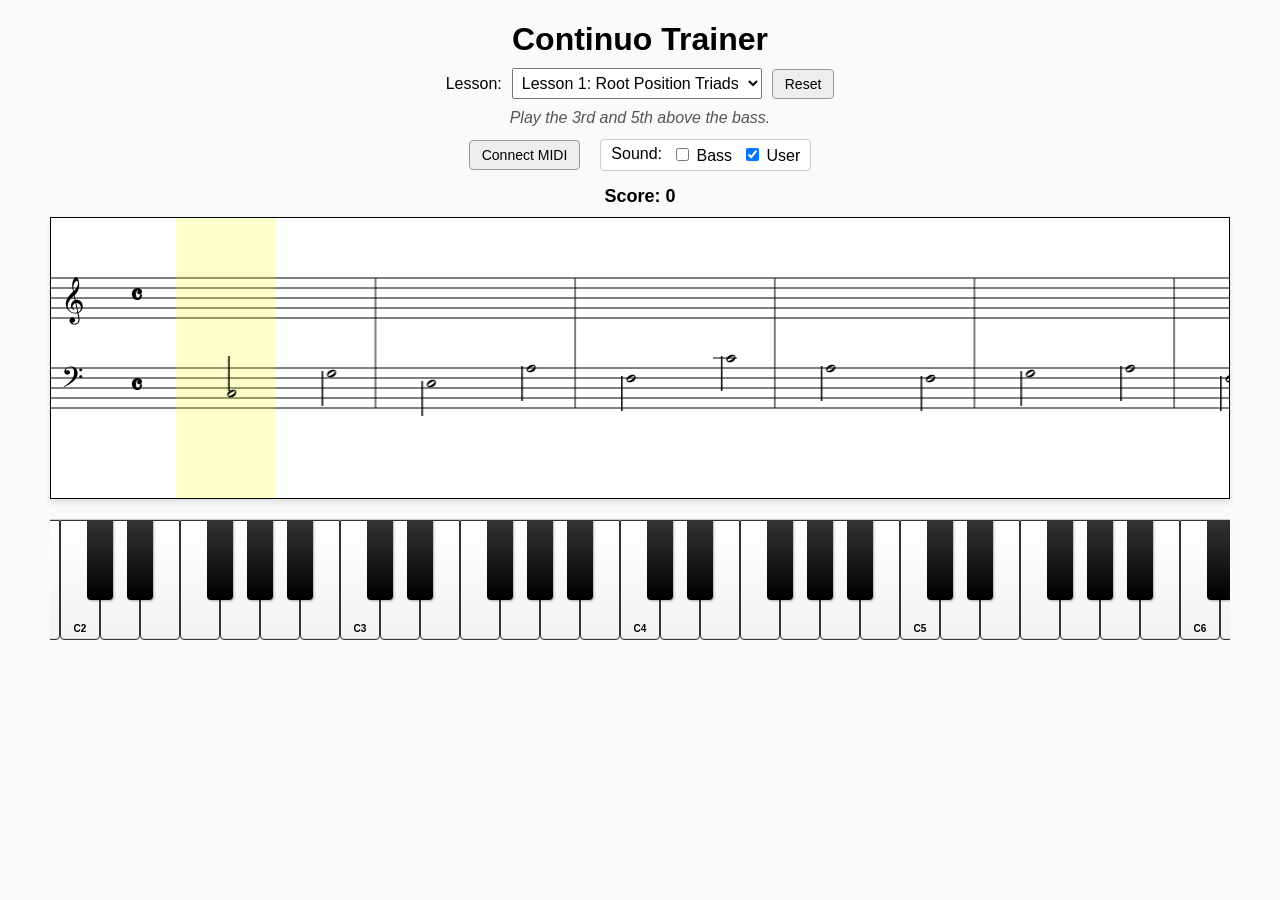
==== web_continuo/index.html @ 60ca5e67 "overhaul music engraving, layout, and lesson logic Major update to the Continuo Trainer core engine " ====
<!DOCTYPE html>
<html lang="en">
<head>
  <meta charset="UTF-8">
  <title>Continuo Trainer</title>
  <link rel="stylesheet" href="style.css">
</head>
<body>
  <h1>Continuo Trainer</h1>

  <div class="controls">
    <div class="control-group">
      <label for="lessonSelect">Lesson: </label>
      <select id="lessonSelect"></select>
      <button id="resetBtn">Reset</button>
    </div>
    
    <div id="lessonDescription" class="description-box"></div>

    <div class="control-row">
      <button id="midiBtn">Connect MIDI</button>
      
      <div class="sound-controls">
        <span>Sound:</span>
        <label><input type="checkbox" id="chkSoundBass"> Bass</label>
        <label><input type="checkbox" id="chkSoundUser" checked> User</label>
      </div>
    </div>
  </div>

  <div id="scoreboard">Score: 0</div>

  <div class="canvas-container">
    <canvas id="sheet"></canvas>
  </div>

  <div id="keyboard"></div>

  <script src="continuo.js"></script>
</body>
</html>
---- web_continuo/style.css ----
/* General page */
body {
  font-family: sans-serif;
  text-align: center;
  margin: 20px;
  user-select: none;
  background-color: #f9fafb;
  overflow-x: hidden;
}

h1 { margin-bottom: 10px; }

.controls {
  margin-bottom: 15px;
  display: flex;
  flex-direction: column;
  align-items: center;
  gap: 10px;
}

.control-group {
  display: flex;
  align-items: center;
  gap: 10px;
}

.control-row {
  display: flex;
  gap: 20px;
  align-items: center;
}

.sound-controls {
  display: flex;
  gap: 10px;
  border: 1px solid #ccc;
  padding: 5px 10px;
  border-radius: 4px;
  background: white;
}

.description-box {
  font-style: italic;
  color: #555;
  max-width: 600px;
  margin: 0 auto;
  min-height: 1.2em;
}

select { padding: 5px; font-size: 16px; }

button {
  padding: 6px 12px;
  font-size: 14px;
  cursor: pointer;
  background-color: #eee;
  border: 1px solid #999;
  border-radius: 4px;
}
button:hover { background-color: #ddd; }
button.active { background-color: #bfdbfe; border-color: #3b82f6; }

/* Canvas Container */
.canvas-container {
  width: 95%;
  max-width: 1200px;
  margin: 0 auto 20px auto;
  overflow: hidden;
  background-color: #fff;
  box-shadow: 0 4px 6px rgba(0,0,0,0.1);
  border: 1px solid black;
  position: relative;
}

canvas {
  display: block;
  width: 100%;
  height: 280px;
}

/* Scoreboard */
#scoreboard {
  font-size: 18px;
  margin-bottom: 10px;
  font-weight: bold;
}

/* Keyboard Container */
#keyboard {
  position: relative;
  margin: 0 auto; /* Centered relative to parent */
  display: block;
  height: 120px;
  touch-action: none; 
  overflow: hidden; /* Crucial for "cutting off" keys */
  border-top: 1px solid #ccc;
  /* Width will be set by JS to match canvas */
}

.white-key {
  background: #fff;
  border: 1px solid #333;
  box-sizing: border-box;
  position: absolute;
  z-index: 1;
  border-bottom-left-radius: 4px;
  border-bottom-right-radius: 4px;
  /* Enhance look */
  background: linear-gradient(to bottom, #fff 0%, #f2f2f2 100%);
  box-shadow: inset 0 -1px 0 rgba(0,0,0,0.1);
}

.black-key {
  background: #000;
  border-radius: 0 0 4px 4px;
  position: absolute;
  z-index: 2;
  background: linear-gradient(to bottom, #333 0%, #000 100%);
  box-shadow: 1px 1px 2px rgba(0,0,0,0.3);
}

.white-key.active { background: #ddd; transform: translateY(2px); }
.black-key.active { background: #444; transform: translateY(2px); }
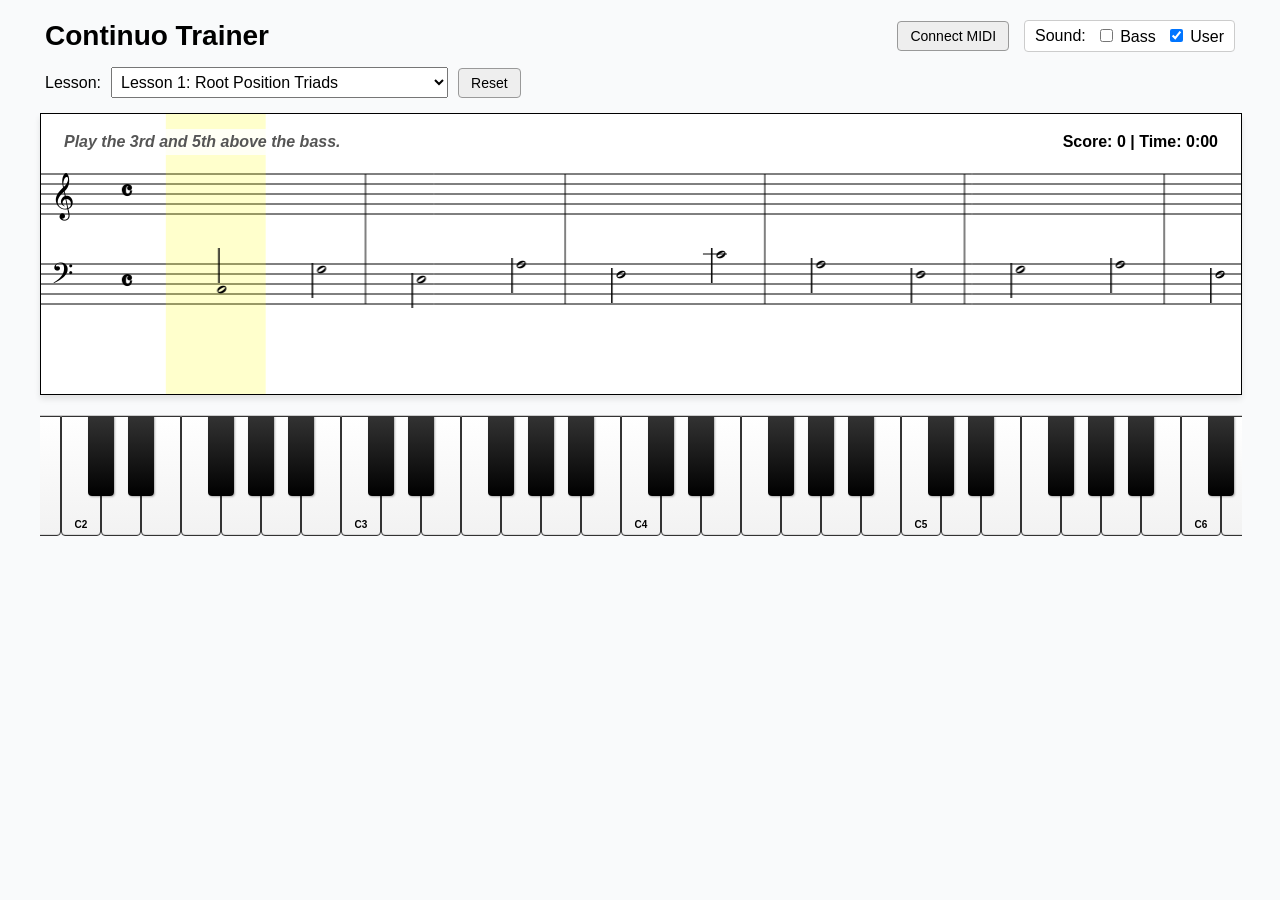
==== commit 552ee4bc: "enhance score visuals with flags, dots, and beaming This commit implements key visual enhancements f" ====
--- a/web_continuo/index.html
+++ b/web_continuo/index.html
@@ -6,35 +6,37 @@
   <link rel="stylesheet" href="style.css">
 </head>
 <body>
-  <h1>Continuo Trainer</h1>
 
-  <div class="controls">
-    <div class="control-group">
-      <label for="lessonSelect">Lesson: </label>
-      <select id="lessonSelect"></select>
-      <button id="resetBtn">Reset</button>
-    </div>
-    
-    <div id="lessonDescription" class="description-box"></div>
+  <div class="main-layout">
+    <header class="header-row">
+      <h1>Continuo Trainer</h1>
+      
+      <div class="settings-group">
+        <button id="midiBtn">Connect MIDI</button>
+        <div class="sound-controls">
+          <span>Sound:</span>
+          <label><input type="checkbox" id="chkSoundBass"> Bass</label>
+          <label><input type="checkbox" id="chkSoundUser" checked> User</label>
+        </div>
+      </div>
+    </header>
 
-    <div class="control-row">
-      <button id="midiBtn">Connect MIDI</button>
-      
-      <div class="sound-controls">
-        <span>Sound:</span>
-        <label><input type="checkbox" id="chkSoundBass"> Bass</label>
-        <label><input type="checkbox" id="chkSoundUser" checked> User</label>
+    <div class="controls-row">
+      <div class="control-group">
+        <label for="lessonSelect">Lesson: </label>
+        <select id="lessonSelect"></select>
+        <button id="resetBtn">Reset</button>
       </div>
     </div>
+
+    <div class="canvas-container">
+      <div id="lessonDescription" class="overlay-text left"></div>
+      <div id="scoreboard" class="overlay-text right">Score: 0</div>
+      <canvas id="sheet"></canvas>
+    </div>
+
+    <div id="keyboard"></div>
   </div>
-
-  <div id="scoreboard">Score: 0</div>
-
-  <div class="canvas-container">
-    <canvas id="sheet"></canvas>
-  </div>
-
-  <div id="keyboard"></div>
 
   <script src="continuo.js"></script>
 </body>
--- a/web_continuo/style.css
+++ b/web_continuo/style.css
@@ -1,32 +1,37 @@
 /* General page */
 body {
   font-family: sans-serif;
-  text-align: center;
-  margin: 20px;
+  margin: 0;
+  padding: 20px;
   user-select: none;
   background-color: #f9fafb;
   overflow-x: hidden;
 }
 
-h1 { margin-bottom: 10px; }
-
-.controls {
-  margin-bottom: 15px;
+.main-layout {
+  max-width: 1200px;
+  margin: 0 auto;
   display: flex;
   flex-direction: column;
-  align-items: center;
-  gap: 10px;
 }
 
-.control-group {
+/* Header Row */
+.header-row {
   display: flex;
+  justify-content: space-between;
   align-items: center;
-  gap: 10px;
+  margin-bottom: 15px;
+  padding: 0 5px;
 }
 
-.control-row {
+h1 {
+  margin: 0;
+  font-size: 28px;
+}
+
+.settings-group {
   display: flex;
-  gap: 20px;
+  gap: 15px;
   align-items: center;
 }
 
@@ -37,14 +42,24 @@
   padding: 5px 10px;
   border-radius: 4px;
   background: white;
+  align-items: center;
 }
 
-.description-box {
-  font-style: italic;
-  color: #555;
-  max-width: 600px;
-  margin: 0 auto;
-  min-height: 1.2em;
+/* Controls Row */
+.controls-row {
+  display: flex;
+  justify-content: flex-start; /* Left aligned as requested? Or center? Prompt said 'Lesson selector' in 2nd row */
+  /* Prompt said "Left align the title ... The settings bar ... right aligned". 
+     "second row is the lesson selector ... then there's the music staff box" */
+  /* Usually controls are left aligned to match title flow, or centered. I'll stick to left to match title. */
+  margin-bottom: 15px;
+  padding: 0 5px;
+}
+
+.control-group {
+  display: flex;
+  align-items: center;
+  gap: 10px;
 }
 
 select { padding: 5px; font-size: 16px; }
@@ -62,39 +77,55 @@
 
 /* Canvas Container */
 .canvas-container {
-  width: 95%;
-  max-width: 1200px;
-  margin: 0 auto 20px auto;
-  overflow: hidden;
+  width: 100%; /* Fills the max-width 1200 layout */
+  height: 280px;
+  margin-bottom: 20px;
   background-color: #fff;
   box-shadow: 0 4px 6px rgba(0,0,0,0.1);
   border: 1px solid black;
-  position: relative;
+  position: relative; /* Anchor for absolute overlays */
 }
 
 canvas {
   display: block;
   width: 100%;
-  height: 280px;
+  height: 100%;
+  cursor: grab;
+}
+canvas:active { cursor: grabbing; }
+
+/* Overlays */
+.overlay-text {
+  position: absolute;
+  top: 15px;
+  font-weight: bold;
+  background: rgba(255, 255, 255, 0.8);
+  padding: 4px 8px;
+  border-radius: 4px;
+  pointer-events: none;
 }
 
-/* Scoreboard */
-#scoreboard {
-  font-size: 18px;
-  margin-bottom: 10px;
-  font-weight: bold;
+.overlay-text.left {
+  left: 15px;
+  font-style: italic;
+  color: #555;
+  max-width: 60%;
+  text-align: left;
+}
+
+.overlay-text.right {
+  right: 15px;
+  text-align: right;
 }
 
 /* Keyboard Container */
 #keyboard {
   position: relative;
-  margin: 0 auto; /* Centered relative to parent */
-  display: block;
+  width: 100%; /* Will be forced by JS but good default */
   height: 120px;
   touch-action: none; 
-  overflow: hidden; /* Crucial for "cutting off" keys */
+  overflow: hidden;
   border-top: 1px solid #ccc;
-  /* Width will be set by JS to match canvas */
 }
 
 .white-key {
@@ -105,10 +136,10 @@
   z-index: 1;
   border-bottom-left-radius: 4px;
   border-bottom-right-radius: 4px;
-  /* Enhance look */
   background: linear-gradient(to bottom, #fff 0%, #f2f2f2 100%);
   box-shadow: inset 0 -1px 0 rgba(0,0,0,0.1);
 }
+.white-key:hover { background: #f0f0f0; }
 
 .black-key {
   background: #000;
@@ -118,6 +149,7 @@
   background: linear-gradient(to bottom, #333 0%, #000 100%);
   box-shadow: 1px 1px 2px rgba(0,0,0,0.3);
 }
+.black-key:hover { background: #222; }
 
 .white-key.active { background: #ddd; transform: translateY(2px); }
 .black-key.active { background: #444; transform: translateY(2px); }
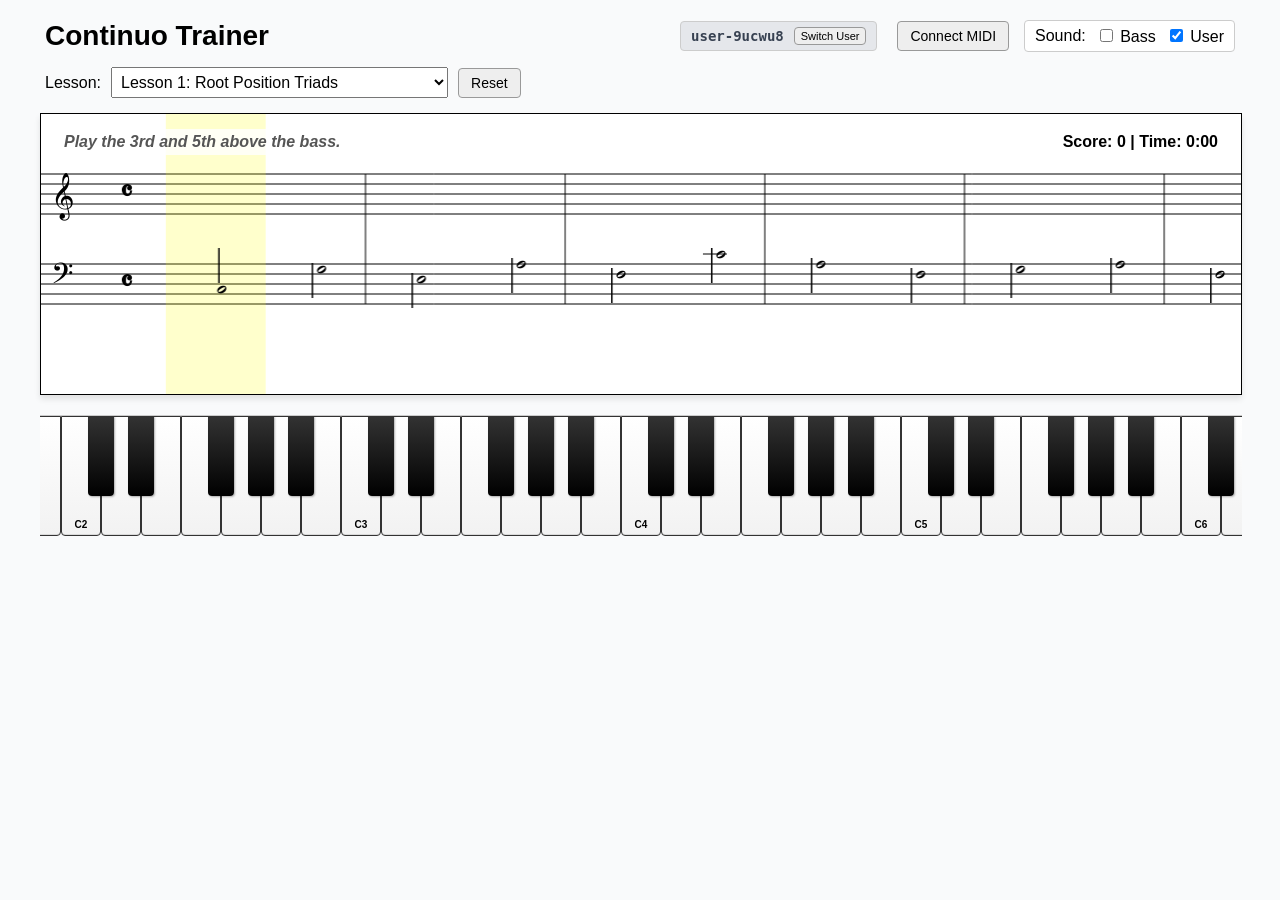
==== commit 647265e4: "add Python backend with logging and user auth This commit introduces a lightweight backend and telem" ====
--- a/web_continuo/index.html
+++ b/web_continuo/index.html
@@ -10,13 +10,20 @@
   <div class="main-layout">
     <header class="header-row">
       <h1>Continuo Trainer</h1>
-      
-      <div class="settings-group">
-        <button id="midiBtn">Connect MIDI</button>
-        <div class="sound-controls">
-          <span>Sound:</span>
-          <label><input type="checkbox" id="chkSoundBass"> Bass</label>
-          <label><input type="checkbox" id="chkSoundUser" checked> User</label>
+
+      <div class="header-right">
+        <div class="user-control">
+          <span id="userDisplay">Guest</span>
+          <button id="loginBtn" class="small-btn">Switch User</button>
+        </div>
+
+        <div class="settings-group">
+          <button id="midiBtn">Connect MIDI</button>
+          <div class="sound-controls">
+            <span>Sound:</span>
+            <label><input type="checkbox" id="chkSoundBass"> Bass</label>
+            <label><input type="checkbox" id="chkSoundUser" checked> User</label>
+          </div>
         </div>
       </div>
     </header>
--- a/web_continuo/style.css
+++ b/web_continuo/style.css
@@ -24,9 +24,38 @@
   padding: 0 5px;
 }
 
+.header-right {
+  display: flex;
+  gap: 20px;
+  align-items: center;
+}
+
 h1 {
   margin: 0;
   font-size: 28px;
+}
+
+/* User Control */
+.user-control {
+  display: flex;
+  align-items: center;
+  gap: 10px;
+  font-size: 14px;
+  background: #e5e7eb;
+  padding: 5px 10px;
+  border-radius: 4px;
+  border: 1px solid #ccc;
+}
+
+#userDisplay {
+  font-weight: bold;
+  color: #374151;
+  font-family: monospace;
+}
+
+.small-btn {
+  padding: 2px 6px;
+  font-size: 11px;
 }
 
 .settings-group {
@@ -48,10 +77,7 @@
 /* Controls Row */
 .controls-row {
   display: flex;
-  justify-content: flex-start; /* Left aligned as requested? Or center? Prompt said 'Lesson selector' in 2nd row */
-  /* Prompt said "Left align the title ... The settings bar ... right aligned". 
-     "second row is the lesson selector ... then there's the music staff box" */
-  /* Usually controls are left aligned to match title flow, or centered. I'll stick to left to match title. */
+  justify-content: flex-start;
   margin-bottom: 15px;
   padding: 0 5px;
 }
@@ -77,13 +103,13 @@
 
 /* Canvas Container */
 .canvas-container {
-  width: 100%; /* Fills the max-width 1200 layout */
+  width: 100%;
   height: 280px;
   margin-bottom: 20px;
   background-color: #fff;
   box-shadow: 0 4px 6px rgba(0,0,0,0.1);
   border: 1px solid black;
-  position: relative; /* Anchor for absolute overlays */
+  position: relative;
 }
 
 canvas {
@@ -121,9 +147,9 @@
 /* Keyboard Container */
 #keyboard {
   position: relative;
-  width: 100%; /* Will be forced by JS but good default */
+  width: 100%;
   height: 120px;
-  touch-action: none; 
+  touch-action: none;
   overflow: hidden;
   border-top: 1px solid #ccc;
 }
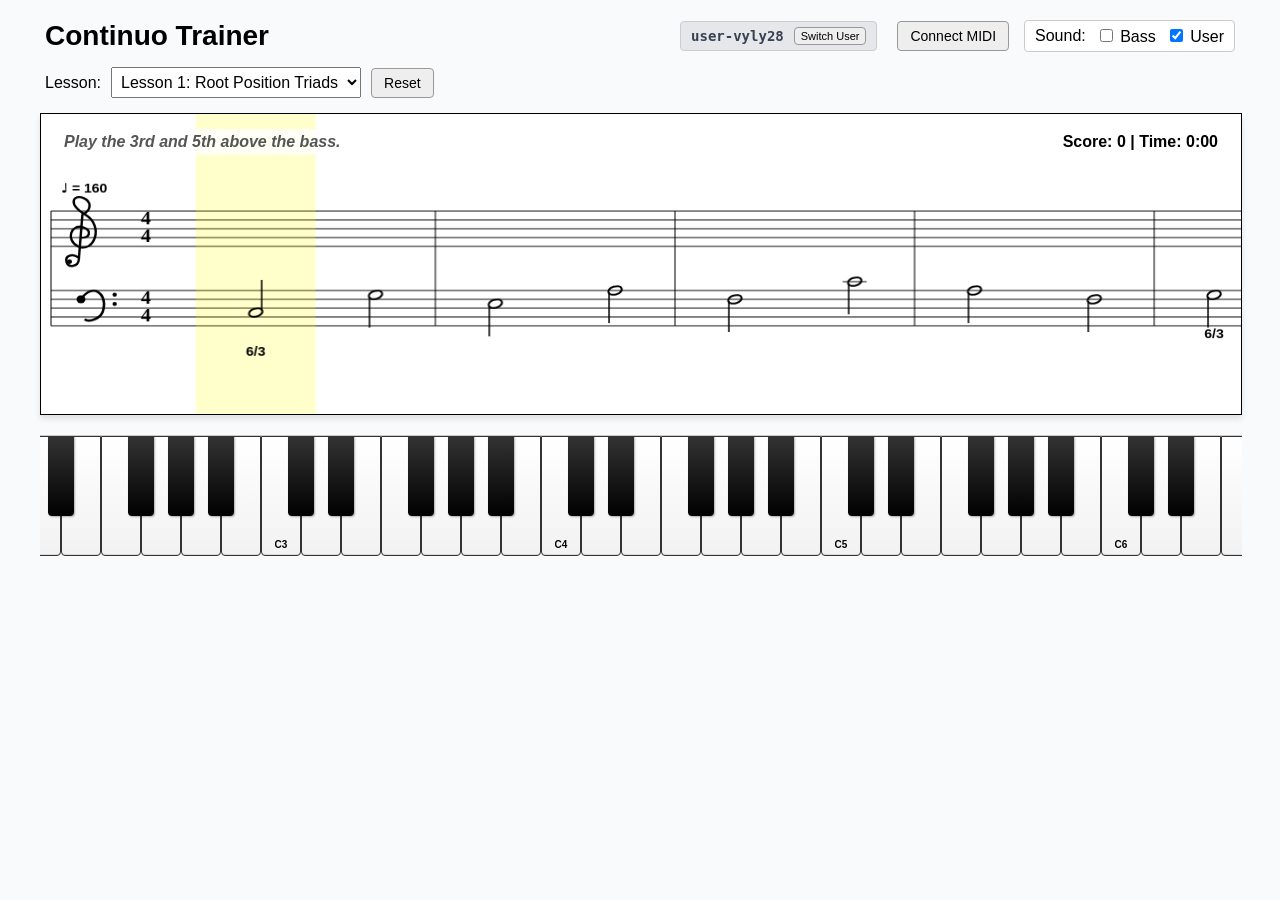
==== commit aeaf5812: "enhance lesson logic, ui, and scoring (v2.1) This commit implements a comprehensive update to the ga" ====
--- a/web_continuo/index.html
+++ b/web_continuo/index.html
@@ -39,6 +39,25 @@
     <div class="canvas-container">
       <div id="lessonDescription" class="overlay-text left"></div>
       <div id="scoreboard" class="overlay-text right">Score: 0</div>
+      
+      <div id="lessonCompleteOverlay">
+         <h2>Lesson Complete!</h2>
+         <div class="overlay-buttons">
+            <button class="big-btn" id="btnPractice">
+               Targeted Practice
+               <span>(Coming Soon)</span>
+            </button>
+            <button class="big-btn" id="btnRepeat">
+               Repeat
+               <span id="repeatSubtext">Same Tempo</span>
+            </button>
+            <button class="big-btn" id="btnNextLesson">
+               Next Lesson
+               <span>&rarr;</span>
+            </button>
+         </div>
+      </div>
+
       <canvas id="sheet"></canvas>
     </div>
 
--- a/web_continuo/style.css
+++ b/web_continuo/style.css
@@ -104,7 +104,7 @@
 /* Canvas Container */
 .canvas-container {
   width: 100%;
-  height: 280px;
+  height: 300px;
   margin-bottom: 20px;
   background-color: #fff;
   box-shadow: 0 4px 6px rgba(0,0,0,0.1);
@@ -129,6 +129,7 @@
   padding: 4px 8px;
   border-radius: 4px;
   pointer-events: none;
+  transition: opacity 2s ease-out; /* Fade effect */
 }
 
 .overlay-text.left {
@@ -142,6 +143,61 @@
 .overlay-text.right {
   right: 15px;
   text-align: right;
+}
+
+.fade-hidden {
+  opacity: 0;
+}
+
+/* Lesson Complete Overlay */
+#lessonCompleteOverlay {
+  position: absolute;
+  top: 0; left: 0; right: 0; bottom: 0;
+  background: rgba(255, 255, 255, 0.9);
+  z-index: 10;
+  display: none; /* Hidden by default */
+  flex-direction: column;
+  justify-content: center;
+  align-items: center;
+  gap: 20px;
+}
+
+#lessonCompleteOverlay.visible {
+  display: flex;
+}
+
+.overlay-buttons {
+  display: flex;
+  gap: 20px;
+}
+
+.big-btn {
+  width: 120px;
+  height: 120px;
+  border-radius: 12px;
+  border: 2px solid #3b82f6;
+  background: #eff6ff;
+  font-weight: bold;
+  font-size: 16px;
+  display: flex;
+  flex-direction: column;
+  justify-content: center;
+  align-items: center;
+  text-align: center;
+  box-shadow: 0 4px 6px rgba(0,0,0,0.1);
+  transition: transform 0.1s;
+}
+
+.big-btn:hover {
+  transform: scale(1.05);
+  background: #dbeafe;
+}
+
+.big-btn span {
+  font-size: 12px;
+  color: #666;
+  font-weight: normal;
+  margin-top: 5px;
 }
 
 /* Keyboard Container */
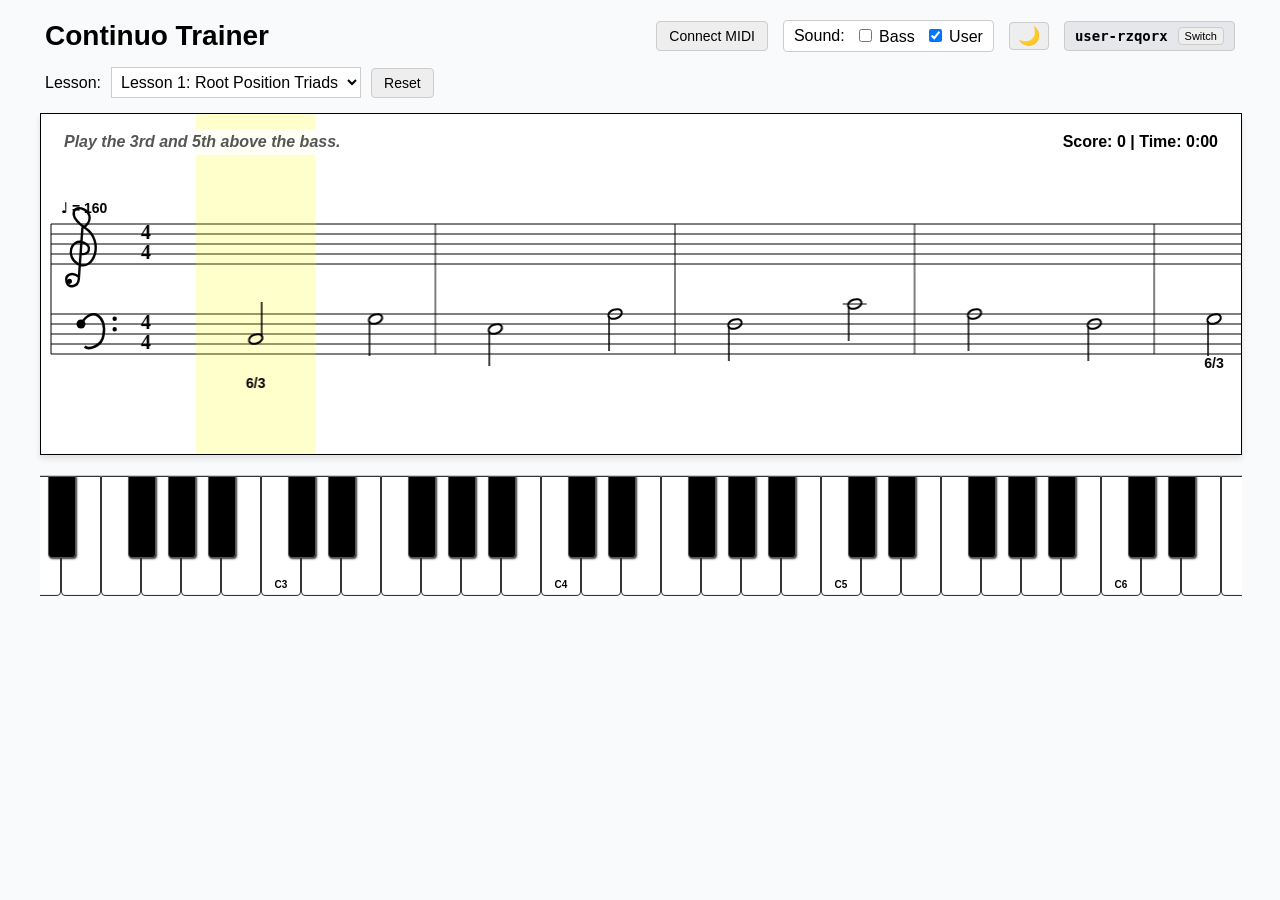
==== commit 084ea728: "reorder status bar and add dark mode - **Status Bar Reorder**: Updated `index.html` to place control" ====
--- a/web_continuo/index.html
+++ b/web_continuo/index.html
@@ -12,18 +12,19 @@
       <h1>Continuo Trainer</h1>
 
       <div class="header-right">
+        <button id="midiBtn">Connect MIDI</button>
+
+        <div class="sound-controls">
+          <span>Sound:</span>
+          <label><input type="checkbox" id="chkSoundBass"> Bass</label>
+          <label><input type="checkbox" id="chkSoundUser" checked> User</label>
+        </div>
+
+        <button id="themeBtn" class="icon-btn" title="Toggle Dark Mode">🌙</button>
+
         <div class="user-control">
           <span id="userDisplay">Guest</span>
-          <button id="loginBtn" class="small-btn">Switch User</button>
-        </div>
-
-        <div class="settings-group">
-          <button id="midiBtn">Connect MIDI</button>
-          <div class="sound-controls">
-            <span>Sound:</span>
-            <label><input type="checkbox" id="chkSoundBass"> Bass</label>
-            <label><input type="checkbox" id="chkSoundUser" checked> User</label>
-          </div>
+          <button id="loginBtn" class="small-btn">Switch</button>
         </div>
       </div>
     </header>
@@ -39,7 +40,7 @@
     <div class="canvas-container">
       <div id="lessonDescription" class="overlay-text left"></div>
       <div id="scoreboard" class="overlay-text right">Score: 0</div>
-      
+
       <div id="lessonCompleteOverlay">
          <h2>Lesson Complete!</h2>
          <div class="overlay-buttons">
--- a/web_continuo/style.css
+++ b/web_continuo/style.css
@@ -1,11 +1,55 @@
+:root {
+  --bg-main: #f9fafb;
+  --bg-panel: #ffffff;
+  --text-main: #000000;
+  --text-muted: #555555;
+  --border-color: #000000;
+  --border-light: #cccccc;
+  --accent-color: #e5e7eb;
+  --btn-bg: #eee;
+  --btn-hover: #ddd;
+  --overlay-bg: rgba(255, 255, 255, 0.8);
+  --overlay-bg-strong: rgba(255, 255, 255, 0.95);
+  --highlight-bg: rgba(255, 255, 0, 0.2);
+
+  /* Key Colors */
+  --key-white: #fff;
+  --key-white-shadow: #f2f2f2;
+  --key-black: #000;
+  --key-black-shadow: #333;
+}
+
+[data-theme="dark"] {
+  --bg-main: #111827;
+  --bg-panel: #1f2937;
+  --text-main: #f3f4f6;
+  --text-muted: #9ca3af;
+  --border-color: #9ca3af;
+  --border-light: #374151;
+  --accent-color: #374151;
+  --btn-bg: #374151;
+  --btn-hover: #4b5563;
+  --overlay-bg: rgba(31, 41, 55, 0.8);
+  --overlay-bg-strong: rgba(31, 41, 55, 0.95);
+  --highlight-bg: rgba(255, 255, 0, 0.15);
+
+  /* Key Colors (Inverted logic slightly for visibility) */
+  --key-white: #d1d5db;
+  --key-white-shadow: #9ca3af;
+  --key-black: #111;
+  --key-black-shadow: #000;
+}
+
 /* General page */
 body {
   font-family: sans-serif;
   margin: 0;
   padding: 20px;
   user-select: none;
-  background-color: #f9fafb;
+  background-color: var(--bg-main);
+  color: var(--text-main);
   overflow-x: hidden;
+  transition: background-color 0.3s, color 0.3s;
 }
 
 .main-layout {
@@ -26,7 +70,7 @@
 
 .header-right {
   display: flex;
-  gap: 20px;
+  gap: 15px;
   align-items: center;
 }
 
@@ -41,15 +85,15 @@
   align-items: center;
   gap: 10px;
   font-size: 14px;
-  background: #e5e7eb;
+  background: var(--accent-color);
   padding: 5px 10px;
   border-radius: 4px;
-  border: 1px solid #ccc;
+  border: 1px solid var(--border-light);
 }
 
 #userDisplay {
   font-weight: bold;
-  color: #374151;
+  color: var(--text-main);
   font-family: monospace;
 }
 
@@ -58,19 +102,13 @@
   font-size: 11px;
 }
 
-.settings-group {
-  display: flex;
-  gap: 15px;
-  align-items: center;
-}
-
 .sound-controls {
   display: flex;
   gap: 10px;
-  border: 1px solid #ccc;
+  border: 1px solid var(--border-light);
   padding: 5px 10px;
   border-radius: 4px;
-  background: white;
+  background: var(--bg-panel);
   align-items: center;
 }
 
@@ -88,27 +126,30 @@
   gap: 10px;
 }
 
-select { padding: 5px; font-size: 16px; }
+select { padding: 5px; font-size: 16px; background: var(--bg-panel); color: var(--text-main); border: 1px solid var(--border-light); }
 
 button {
   padding: 6px 12px;
   font-size: 14px;
   cursor: pointer;
-  background-color: #eee;
-  border: 1px solid #999;
-  border-radius: 4px;
-}
-button:hover { background-color: #ddd; }
-button.active { background-color: #bfdbfe; border-color: #3b82f6; }
+  background-color: var(--btn-bg);
+  color: var(--text-main);
+  border: 1px solid var(--border-light);
+  border-radius: 4px;
+  transition: background 0.2s;
+}
+button:hover { background-color: var(--btn-hover); }
+button.active { background-color: #bfdbfe; border-color: #3b82f6; color: #000; }
+button.icon-btn { font-size: 18px; padding: 4px 8px; line-height: 1; }
 
 /* Canvas Container */
 .canvas-container {
   width: 100%;
-  height: 300px;
+  height: 340px;
   margin-bottom: 20px;
-  background-color: #fff;
+  background-color: var(--bg-panel);
   box-shadow: 0 4px 6px rgba(0,0,0,0.1);
-  border: 1px solid black;
+  border: 1px solid var(--border-color);
   position: relative;
 }
 
@@ -125,17 +166,18 @@
   position: absolute;
   top: 15px;
   font-weight: bold;
-  background: rgba(255, 255, 255, 0.8);
+  background: var(--overlay-bg);
+  color: var(--text-main);
   padding: 4px 8px;
   border-radius: 4px;
   pointer-events: none;
-  transition: opacity 2s ease-out; /* Fade effect */
+  transition: opacity 2s ease-out;
 }
 
 .overlay-text.left {
   left: 15px;
   font-style: italic;
-  color: #555;
+  color: var(--text-muted);
   max-width: 60%;
   text-align: left;
 }
@@ -153,30 +195,27 @@
 #lessonCompleteOverlay {
   position: absolute;
   top: 0; left: 0; right: 0; bottom: 0;
-  background: rgba(255, 255, 255, 0.9);
+  background: var(--overlay-bg-strong);
   z-index: 10;
-  display: none; /* Hidden by default */
+  display: none;
   flex-direction: column;
   justify-content: center;
   align-items: center;
   gap: 20px;
-}
-
-#lessonCompleteOverlay.visible {
-  display: flex;
-}
-
-.overlay-buttons {
-  display: flex;
-  gap: 20px;
-}
+  color: var(--text-main);
+}
+
+#lessonCompleteOverlay.visible { display: flex; }
+
+.overlay-buttons { display: flex; gap: 20px; }
 
 .big-btn {
   width: 120px;
   height: 120px;
   border-radius: 12px;
   border: 2px solid #3b82f6;
-  background: #eff6ff;
+  background: #eff6ff; /* Keep bright for call to action, or var it */
+  color: #000;
   font-weight: bold;
   font-size: 16px;
   display: flex;
@@ -188,14 +227,18 @@
   transition: transform 0.1s;
 }
 
-.big-btn:hover {
-  transform: scale(1.05);
-  background: #dbeafe;
-}
+[data-theme="dark"] .big-btn {
+  background: #1e3a8a;
+  border-color: #60a5fa;
+  color: #fff;
+}
+
+.big-btn:hover { transform: scale(1.05); }
 
 .big-btn span {
   font-size: 12px;
-  color: #666;
+  color: inherit;
+  opacity: 0.8;
   font-weight: normal;
   margin-top: 5px;
 }
@@ -207,31 +250,31 @@
   height: 120px;
   touch-action: none;
   overflow: hidden;
-  border-top: 1px solid #ccc;
+  border-top: 1px solid var(--border-light);
 }
 
 .white-key {
-  background: #fff;
+  background: var(--key-white);
   border: 1px solid #333;
   box-sizing: border-box;
   position: absolute;
   z-index: 1;
   border-bottom-left-radius: 4px;
   border-bottom-right-radius: 4px;
-  background: linear-gradient(to bottom, #fff 0%, #f2f2f2 100%);
-  box-shadow: inset 0 -1px 0 rgba(0,0,0,0.1);
-}
-.white-key:hover { background: #f0f0f0; }
+  box-shadow: inset 0 -1px 0 var(--key-white-shadow);
+  color: #000; /* Note labels always black on white keys */
+}
+.white-key:hover { filter: brightness(0.95); }
 
 .black-key {
-  background: #000;
+  background: var(--key-black);
   border-radius: 0 0 4px 4px;
   position: absolute;
   z-index: 2;
-  background: linear-gradient(to bottom, #333 0%, #000 100%);
-  box-shadow: 1px 1px 2px rgba(0,0,0,0.3);
-}
-.black-key:hover { background: #222; }
-
-.white-key.active { background: #ddd; transform: translateY(2px); }
-.black-key.active { background: #444; transform: translateY(2px); }
+  box-shadow: 1px 1px 2px var(--key-black-shadow);
+  border: 1px solid #555;
+}
+.black-key:hover { filter: brightness(1.2); }
+
+.white-key.active { background: #ccc; transform: translateY(2px); }
+.black-key.active { background: #555; transform: translateY(2px); }
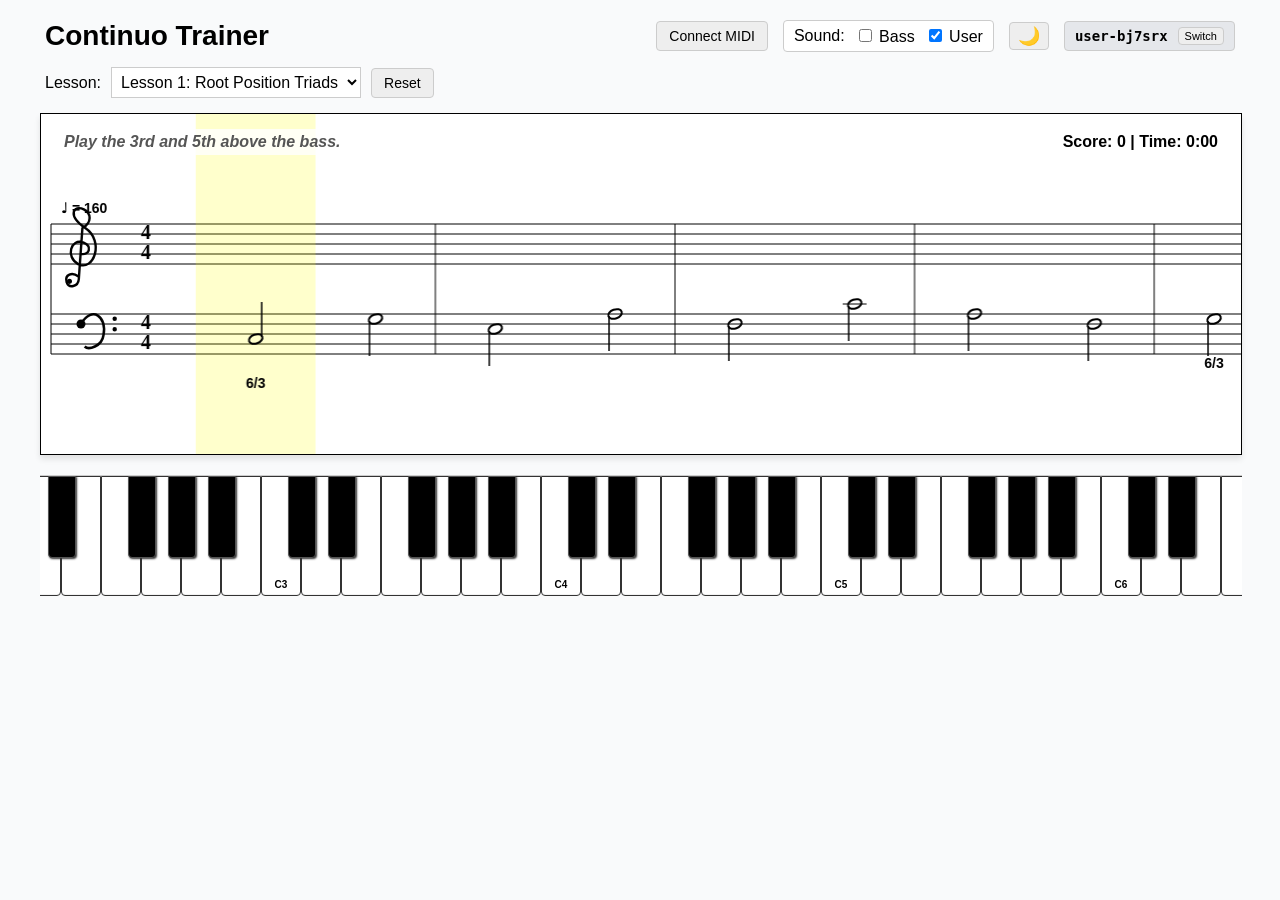
==== commit 6ecfa886: "add close button to lesson complete overlay - Added a square 'X' button to the "Lesson Complete" ove" ====
--- a/web_continuo/index.html
+++ b/web_continuo/index.html
@@ -1,70 +1,74 @@
 <!DOCTYPE html>
 <html lang="en">
-<head>
-  <meta charset="UTF-8">
-  <title>Continuo Trainer</title>
-  <link rel="stylesheet" href="style.css">
-</head>
-<body>
+   <head>
+      <meta charset="UTF-8">
+      <title>Continuo Trainer</title>
+      <link rel="stylesheet" href="style.css">
+   </head>
+   <body>
 
-  <div class="main-layout">
-    <header class="header-row">
-      <h1>Continuo Trainer</h1>
+      <div class="main-layout">
+         <header class="header-row">
+            <h1>Continuo Trainer</h1>
 
-      <div class="header-right">
-        <button id="midiBtn">Connect MIDI</button>
+            <div class="header-right">
+               <button id="midiBtn">Connect MIDI</button>
 
-        <div class="sound-controls">
-          <span>Sound:</span>
-          <label><input type="checkbox" id="chkSoundBass"> Bass</label>
-          <label><input type="checkbox" id="chkSoundUser" checked> User</label>
-        </div>
+               <div class="sound-controls">
+                  <span>Sound:</span>
+                  <label><input type="checkbox" id="chkSoundBass"> Bass</label>
+                  <label><input type="checkbox" id="chkSoundUser" checked> User</label>
+               </div>
 
-        <button id="themeBtn" class="icon-btn" title="Toggle Dark Mode">🌙</button>
+               <button id="themeBtn" class="icon-btn" title="Toggle Dark Mode">🌙</button>
 
-        <div class="user-control">
-          <span id="userDisplay">Guest</span>
-          <button id="loginBtn" class="small-btn">Switch</button>
-        </div>
-      </div>
-    </header>
+               <div class="user-control">
+                  <span id="userDisplay">Guest</span>
+                  <button id="loginBtn" class="small-btn">Switch</button>
+               </div>
+            </div>
+         </header>
 
-    <div class="controls-row">
-      <div class="control-group">
-        <label for="lessonSelect">Lesson: </label>
-        <select id="lessonSelect"></select>
-        <button id="resetBtn">Reset</button>
-      </div>
-    </div>
+         <div class="controls-row">
+            <div class="control-group">
+               <label for="lessonSelect">Lesson: </label>
+               <select id="lessonSelect"></select>
+               <button id="resetBtn">Reset</button>
+            </div>
+         </div>
 
-    <div class="canvas-container">
-      <div id="lessonDescription" class="overlay-text left"></div>
-      <div id="scoreboard" class="overlay-text right">Score: 0</div>
 
-      <div id="lessonCompleteOverlay">
-         <h2>Lesson Complete!</h2>
-         <div class="overlay-buttons">
-            <button class="big-btn" id="btnPractice">
-               Targeted Practice
-               <span>(Coming Soon)</span>
-            </button>
-            <button class="big-btn" id="btnRepeat">
-               Repeat
-               <span id="repeatSubtext">Same Tempo</span>
-            </button>
-            <button class="big-btn" id="btnNextLesson">
-               Next Lesson
-               <span>&rarr;</span>
-            </button>
+         <div class="canvas-container">
+            <div id="lessonDescription" class="overlay-text left"></div>
+            <div id="scoreboard" class="overlay-text right">Score: 0</div>
+
+            <div id="lessonCompleteOverlay">
+               <div class="overlay-header">
+                  <h2>Lesson Complete!</h2>
+                  <button id="btnCloseOverlay" title="Close">×</button>
+               </div>
+               <div class="overlay-buttons">
+                  <button class="big-btn" id="btnPractice">
+                     Targeted Practice
+                     <span>(Coming Soon)</span>
+                  </button>
+                  <button class="big-btn" id="btnRepeat">
+                     Repeat
+                     <span id="repeatSubtext">Same Tempo</span>
+                  </button>
+                  <button class="big-btn" id="btnNextLesson">
+                     Next Lesson
+                     <span>&rarr;</span>
+                  </button>
+               </div>
+            </div>
+
+            <canvas id="sheet"></canvas>
          </div>
+
+         <div id="keyboard"></div>
       </div>
 
-      <canvas id="sheet"></canvas>
-    </div>
-
-    <div id="keyboard"></div>
-  </div>
-
-  <script src="continuo.js"></script>
-</body>
+      <script src="continuo.js"></script>
+   </body>
 </html>
--- a/web_continuo/style.css
+++ b/web_continuo/style.css
@@ -207,6 +207,40 @@
 
 #lessonCompleteOverlay.visible { display: flex; }
 
+/* NEW: Header container to align Title and Close Button */
+.overlay-header {
+  display: flex;
+  align-items: center;
+  justify-content: center;
+  gap: 15px;
+}
+
+.overlay-header h2 {
+  margin: 0;
+  line-height: 1; /* Ensure predictable height */
+}
+
+#btnCloseOverlay {
+  width: 32px;       /* Approximate height of H2 */
+  height: 32px;
+  padding: 0;
+  line-height: 1;
+  font-size: 24px;
+  font-weight: bold;
+  border-radius: 4px;
+  border: 1px solid var(--border-color);
+  background: var(--btn-bg);
+  color: var(--text-main);
+  cursor: pointer;
+  display: flex;
+  align-items: center;
+  justify-content: center;
+}
+
+#btnCloseOverlay:hover {
+  background: var(--btn-hover);
+}
+
 .overlay-buttons { display: flex; gap: 20px; }
 
 .big-btn {
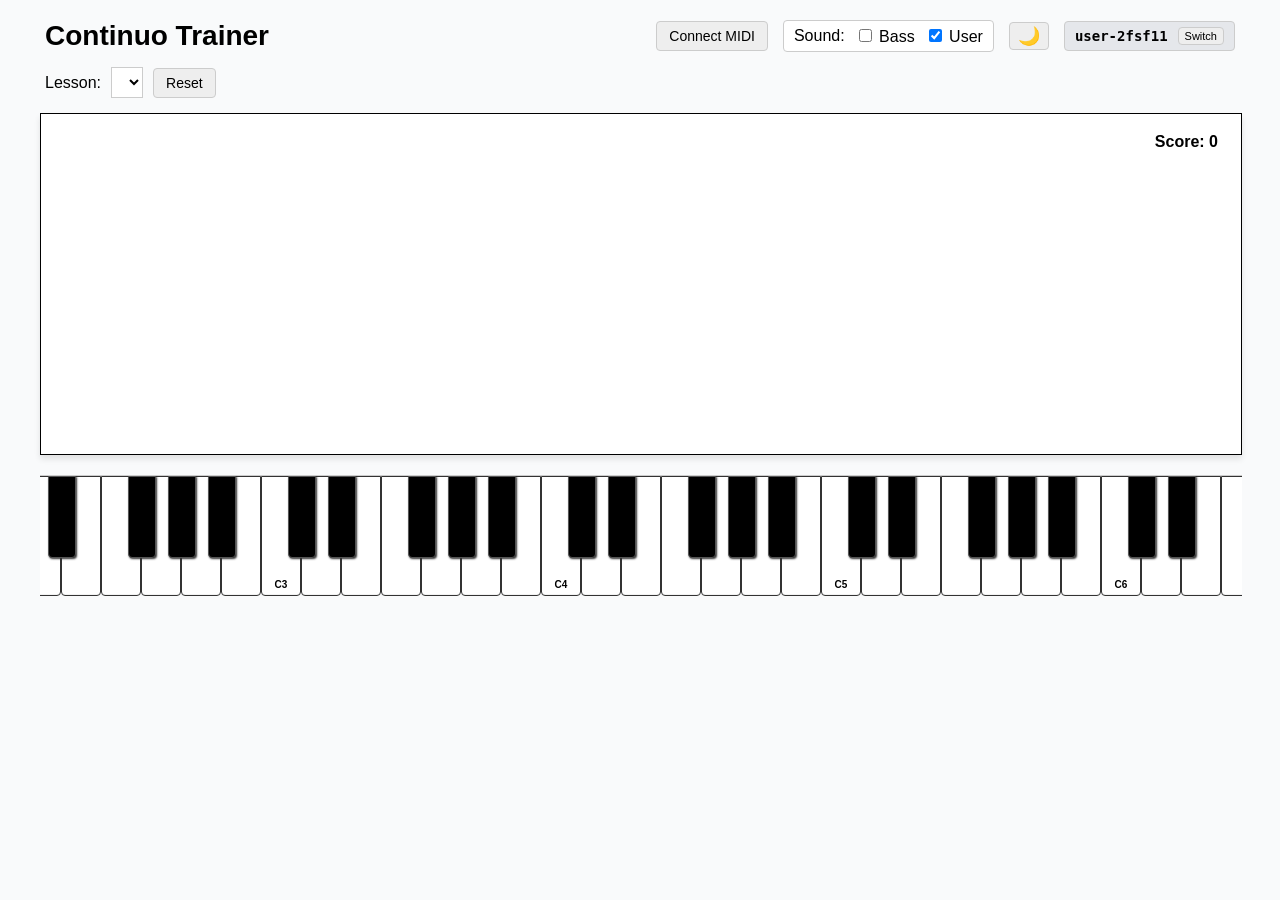
==== commit 03cfe8f6: "implement "Targeted Practice" and move lessons to backend Moved hardcoded lessons from JS to server." ====
--- a/web_continuo/index.html
+++ b/web_continuo/index.html
@@ -50,7 +50,7 @@
                <div class="overlay-buttons">
                   <button class="big-btn" id="btnPractice">
                      Targeted Practice
-                     <span>(Coming Soon)</span>
+                     <span>Based on your data</span>
                   </button>
                   <button class="big-btn" id="btnRepeat">
                      Repeat
--- a/web_continuo/style.css
+++ b/web_continuo/style.css
@@ -10,6 +10,8 @@
   --btn-hover: #ddd;
   --overlay-bg: rgba(255, 255, 255, 0.8);
   --overlay-bg-strong: rgba(255, 255, 255, 0.95);
+
+  /* Highlight Background */
   --highlight-bg: rgba(255, 255, 0, 0.2);
 
   /* Key Colors */
@@ -17,6 +19,13 @@
   --key-white-shadow: #f2f2f2;
   --key-black: #000;
   --key-black-shadow: #333;
+
+  /* Music Notation Colors */
+  --ink-color: #000000;
+  --note-correct: #22c55e;
+  --note-incorrect: #ef4444;
+  --note-correction: #eab308;
+  --note-held: #3b82ff;
 }
 
 [data-theme="dark"] {
@@ -31,13 +40,22 @@
   --btn-hover: #4b5563;
   --overlay-bg: rgba(31, 41, 55, 0.8);
   --overlay-bg-strong: rgba(31, 41, 55, 0.95);
+
+  /* Highlight Background Dark */
   --highlight-bg: rgba(255, 255, 0, 0.15);
 
-  /* Key Colors (Inverted logic slightly for visibility) */
+  /* Key Colors */
   --key-white: #d1d5db;
   --key-white-shadow: #9ca3af;
   --key-black: #111;
   --key-black-shadow: #000;
+
+  /* Music Notation Colors Dark */
+  --ink-color: #f3f4f6;
+  --note-correct: #4ade80;
+  --note-incorrect: #f87171;
+  --note-correction: #facc15;
+  --note-held: #60a5fa;
 }
 
 /* General page */
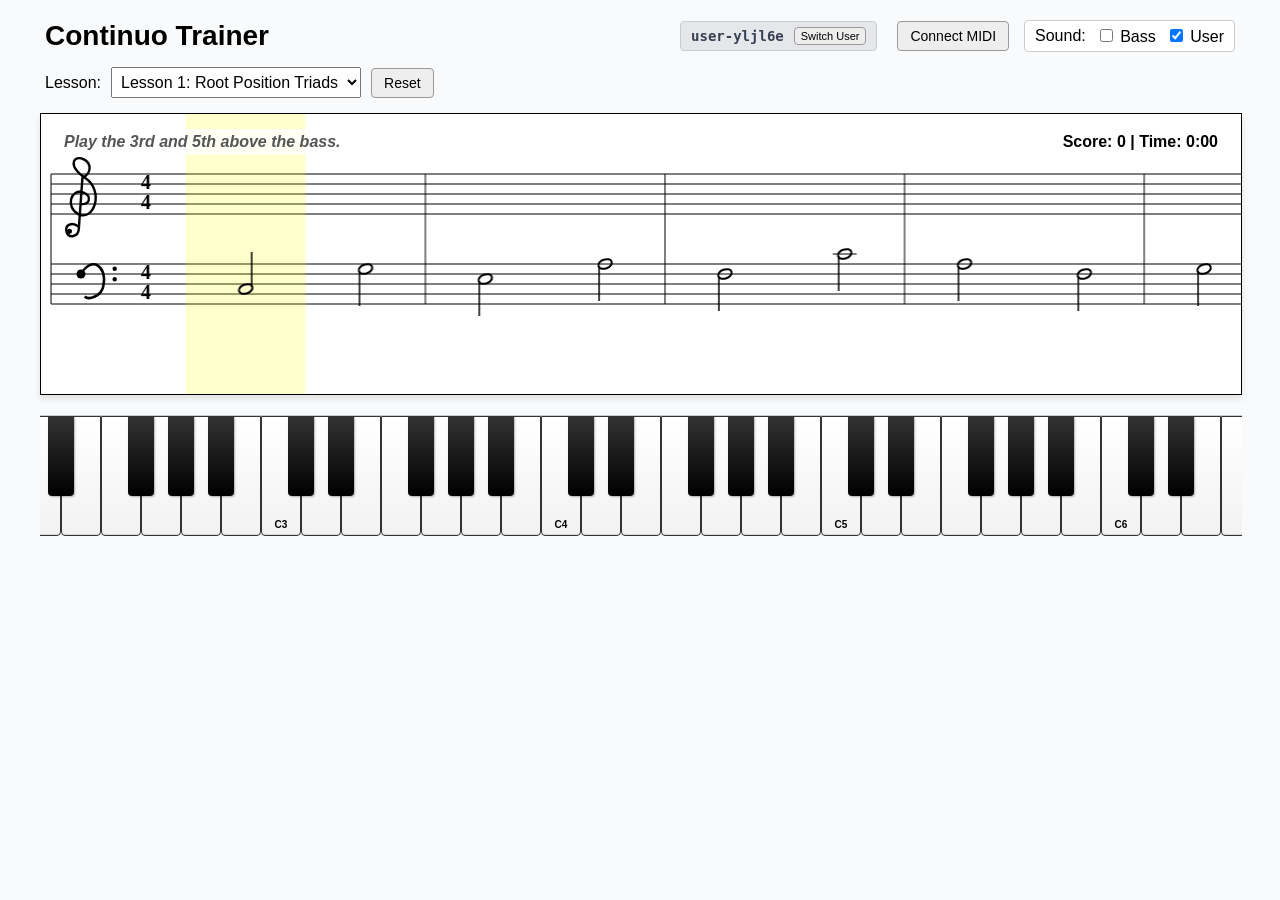
==== commit 9f32ee9d: "Snapshot of old commit bf9db32 applied on top" ====
--- a/web_continuo/index.html
+++ b/web_continuo/index.html
@@ -1,74 +1,50 @@
 <!DOCTYPE html>
 <html lang="en">
-   <head>
-      <meta charset="UTF-8">
-      <title>Continuo Trainer</title>
-      <link rel="stylesheet" href="style.css">
-   </head>
-   <body>
+<head>
+  <meta charset="UTF-8">
+  <title>Continuo Trainer</title>
+  <link rel="stylesheet" href="style.css">
+</head>
+<body>
 
-      <div class="main-layout">
-         <header class="header-row">
-            <h1>Continuo Trainer</h1>
+  <div class="main-layout">
+    <header class="header-row">
+      <h1>Continuo Trainer</h1>
 
-            <div class="header-right">
-               <button id="midiBtn">Connect MIDI</button>
+      <div class="header-right">
+        <div class="user-control">
+          <span id="userDisplay">Guest</span>
+          <button id="loginBtn" class="small-btn">Switch User</button>
+        </div>
 
-               <div class="sound-controls">
-                  <span>Sound:</span>
-                  <label><input type="checkbox" id="chkSoundBass"> Bass</label>
-                  <label><input type="checkbox" id="chkSoundUser" checked> User</label>
-               </div>
+        <div class="settings-group">
+          <button id="midiBtn">Connect MIDI</button>
+          <div class="sound-controls">
+            <span>Sound:</span>
+            <label><input type="checkbox" id="chkSoundBass"> Bass</label>
+            <label><input type="checkbox" id="chkSoundUser" checked> User</label>
+          </div>
+        </div>
+      </div>
+    </header>
 
-               <button id="themeBtn" class="icon-btn" title="Toggle Dark Mode">🌙</button>
+    <div class="controls-row">
+      <div class="control-group">
+        <label for="lessonSelect">Lesson: </label>
+        <select id="lessonSelect"></select>
+        <button id="resetBtn">Reset</button>
+      </div>
+    </div>
 
-               <div class="user-control">
-                  <span id="userDisplay">Guest</span>
-                  <button id="loginBtn" class="small-btn">Switch</button>
-               </div>
-            </div>
-         </header>
+    <div class="canvas-container">
+      <div id="lessonDescription" class="overlay-text left"></div>
+      <div id="scoreboard" class="overlay-text right">Score: 0</div>
+      <canvas id="sheet"></canvas>
+    </div>
 
-         <div class="controls-row">
-            <div class="control-group">
-               <label for="lessonSelect">Lesson: </label>
-               <select id="lessonSelect"></select>
-               <button id="resetBtn">Reset</button>
-            </div>
-         </div>
+    <div id="keyboard"></div>
+  </div>
 
-
-         <div class="canvas-container">
-            <div id="lessonDescription" class="overlay-text left"></div>
-            <div id="scoreboard" class="overlay-text right">Score: 0</div>
-
-            <div id="lessonCompleteOverlay">
-               <div class="overlay-header">
-                  <h2>Lesson Complete!</h2>
-                  <button id="btnCloseOverlay" title="Close">×</button>
-               </div>
-               <div class="overlay-buttons">
-                  <button class="big-btn" id="btnPractice">
-                     Targeted Practice
-                     <span>Based on your data</span>
-                  </button>
-                  <button class="big-btn" id="btnRepeat">
-                     Repeat
-                     <span id="repeatSubtext">Same Tempo</span>
-                  </button>
-                  <button class="big-btn" id="btnNextLesson">
-                     Next Lesson
-                     <span>&rarr;</span>
-                  </button>
-               </div>
-            </div>
-
-            <canvas id="sheet"></canvas>
-         </div>
-
-         <div id="keyboard"></div>
-      </div>
-
-      <script src="continuo.js"></script>
-   </body>
+  <script src="continuo.js"></script>
+</body>
 </html>
--- a/web_continuo/style.css
+++ b/web_continuo/style.css
@@ -1,73 +1,11 @@
-:root {
-  --bg-main: #f9fafb;
-  --bg-panel: #ffffff;
-  --text-main: #000000;
-  --text-muted: #555555;
-  --border-color: #000000;
-  --border-light: #cccccc;
-  --accent-color: #e5e7eb;
-  --btn-bg: #eee;
-  --btn-hover: #ddd;
-  --overlay-bg: rgba(255, 255, 255, 0.8);
-  --overlay-bg-strong: rgba(255, 255, 255, 0.95);
-
-  /* Highlight Background */
-  --highlight-bg: rgba(255, 255, 0, 0.2);
-
-  /* Key Colors */
-  --key-white: #fff;
-  --key-white-shadow: #f2f2f2;
-  --key-black: #000;
-  --key-black-shadow: #333;
-
-  /* Music Notation Colors */
-  --ink-color: #000000;
-  --note-correct: #22c55e;
-  --note-incorrect: #ef4444;
-  --note-correction: #eab308;
-  --note-held: #3b82ff;
-}
-
-[data-theme="dark"] {
-  --bg-main: #111827;
-  --bg-panel: #1f2937;
-  --text-main: #f3f4f6;
-  --text-muted: #9ca3af;
-  --border-color: #9ca3af;
-  --border-light: #374151;
-  --accent-color: #374151;
-  --btn-bg: #374151;
-  --btn-hover: #4b5563;
-  --overlay-bg: rgba(31, 41, 55, 0.8);
-  --overlay-bg-strong: rgba(31, 41, 55, 0.95);
-
-  /* Highlight Background Dark */
-  --highlight-bg: rgba(255, 255, 0, 0.15);
-
-  /* Key Colors */
-  --key-white: #d1d5db;
-  --key-white-shadow: #9ca3af;
-  --key-black: #111;
-  --key-black-shadow: #000;
-
-  /* Music Notation Colors Dark */
-  --ink-color: #f3f4f6;
-  --note-correct: #4ade80;
-  --note-incorrect: #f87171;
-  --note-correction: #facc15;
-  --note-held: #60a5fa;
-}
-
 /* General page */
 body {
   font-family: sans-serif;
   margin: 0;
   padding: 20px;
   user-select: none;
-  background-color: var(--bg-main);
-  color: var(--text-main);
+  background-color: #f9fafb;
   overflow-x: hidden;
-  transition: background-color 0.3s, color 0.3s;
 }
 
 .main-layout {
@@ -88,7 +26,7 @@
 
 .header-right {
   display: flex;
-  gap: 15px;
+  gap: 20px;
   align-items: center;
 }
 
@@ -103,15 +41,15 @@
   align-items: center;
   gap: 10px;
   font-size: 14px;
-  background: var(--accent-color);
+  background: #e5e7eb;
   padding: 5px 10px;
   border-radius: 4px;
-  border: 1px solid var(--border-light);
+  border: 1px solid #ccc;
 }
 
 #userDisplay {
   font-weight: bold;
-  color: var(--text-main);
+  color: #374151;
   font-family: monospace;
 }
 
@@ -120,13 +58,19 @@
   font-size: 11px;
 }
 
+.settings-group {
+  display: flex;
+  gap: 15px;
+  align-items: center;
+}
+
 .sound-controls {
   display: flex;
   gap: 10px;
-  border: 1px solid var(--border-light);
+  border: 1px solid #ccc;
   padding: 5px 10px;
   border-radius: 4px;
-  background: var(--bg-panel);
+  background: white;
   align-items: center;
 }
 
@@ -144,30 +88,27 @@
   gap: 10px;
 }
 
-select { padding: 5px; font-size: 16px; background: var(--bg-panel); color: var(--text-main); border: 1px solid var(--border-light); }
+select { padding: 5px; font-size: 16px; }
 
 button {
   padding: 6px 12px;
   font-size: 14px;
   cursor: pointer;
-  background-color: var(--btn-bg);
-  color: var(--text-main);
-  border: 1px solid var(--border-light);
+  background-color: #eee;
+  border: 1px solid #999;
   border-radius: 4px;
-  transition: background 0.2s;
 }
-button:hover { background-color: var(--btn-hover); }
-button.active { background-color: #bfdbfe; border-color: #3b82f6; color: #000; }
-button.icon-btn { font-size: 18px; padding: 4px 8px; line-height: 1; }
+button:hover { background-color: #ddd; }
+button.active { background-color: #bfdbfe; border-color: #3b82f6; }
 
 /* Canvas Container */
 .canvas-container {
   width: 100%;
-  height: 340px;
+  height: 280px;
   margin-bottom: 20px;
-  background-color: var(--bg-panel);
+  background-color: #fff;
   box-shadow: 0 4px 6px rgba(0,0,0,0.1);
-  border: 1px solid var(--border-color);
+  border: 1px solid black;
   position: relative;
 }
 
@@ -184,18 +125,16 @@
   position: absolute;
   top: 15px;
   font-weight: bold;
-  background: var(--overlay-bg);
-  color: var(--text-main);
+  background: rgba(255, 255, 255, 0.8);
   padding: 4px 8px;
   border-radius: 4px;
   pointer-events: none;
-  transition: opacity 2s ease-out;
 }
 
 .overlay-text.left {
   left: 15px;
   font-style: italic;
-  color: var(--text-muted);
+  color: #555;
   max-width: 60%;
   text-align: left;
 }
@@ -205,96 +144,6 @@
   text-align: right;
 }
 
-.fade-hidden {
-  opacity: 0;
-}
-
-/* Lesson Complete Overlay */
-#lessonCompleteOverlay {
-  position: absolute;
-  top: 0; left: 0; right: 0; bottom: 0;
-  background: var(--overlay-bg-strong);
-  z-index: 10;
-  display: none;
-  flex-direction: column;
-  justify-content: center;
-  align-items: center;
-  gap: 20px;
-  color: var(--text-main);
-}
-
-#lessonCompleteOverlay.visible { display: flex; }
-
-/* NEW: Header container to align Title and Close Button */
-.overlay-header {
-  display: flex;
-  align-items: center;
-  justify-content: center;
-  gap: 15px;
-}
-
-.overlay-header h2 {
-  margin: 0;
-  line-height: 1; /* Ensure predictable height */
-}
-
-#btnCloseOverlay {
-  width: 32px;       /* Approximate height of H2 */
-  height: 32px;
-  padding: 0;
-  line-height: 1;
-  font-size: 24px;
-  font-weight: bold;
-  border-radius: 4px;
-  border: 1px solid var(--border-color);
-  background: var(--btn-bg);
-  color: var(--text-main);
-  cursor: pointer;
-  display: flex;
-  align-items: center;
-  justify-content: center;
-}
-
-#btnCloseOverlay:hover {
-  background: var(--btn-hover);
-}
-
-.overlay-buttons { display: flex; gap: 20px; }
-
-.big-btn {
-  width: 120px;
-  height: 120px;
-  border-radius: 12px;
-  border: 2px solid #3b82f6;
-  background: #eff6ff; /* Keep bright for call to action, or var it */
-  color: #000;
-  font-weight: bold;
-  font-size: 16px;
-  display: flex;
-  flex-direction: column;
-  justify-content: center;
-  align-items: center;
-  text-align: center;
-  box-shadow: 0 4px 6px rgba(0,0,0,0.1);
-  transition: transform 0.1s;
-}
-
-[data-theme="dark"] .big-btn {
-  background: #1e3a8a;
-  border-color: #60a5fa;
-  color: #fff;
-}
-
-.big-btn:hover { transform: scale(1.05); }
-
-.big-btn span {
-  font-size: 12px;
-  color: inherit;
-  opacity: 0.8;
-  font-weight: normal;
-  margin-top: 5px;
-}
-
 /* Keyboard Container */
 #keyboard {
   position: relative;
@@ -302,31 +151,31 @@
   height: 120px;
   touch-action: none;
   overflow: hidden;
-  border-top: 1px solid var(--border-light);
+  border-top: 1px solid #ccc;
 }
 
 .white-key {
-  background: var(--key-white);
+  background: #fff;
   border: 1px solid #333;
   box-sizing: border-box;
   position: absolute;
   z-index: 1;
   border-bottom-left-radius: 4px;
   border-bottom-right-radius: 4px;
-  box-shadow: inset 0 -1px 0 var(--key-white-shadow);
-  color: #000; /* Note labels always black on white keys */
+  background: linear-gradient(to bottom, #fff 0%, #f2f2f2 100%);
+  box-shadow: inset 0 -1px 0 rgba(0,0,0,0.1);
 }
-.white-key:hover { filter: brightness(0.95); }
+.white-key:hover { background: #f0f0f0; }
 
 .black-key {
-  background: var(--key-black);
+  background: #000;
   border-radius: 0 0 4px 4px;
   position: absolute;
   z-index: 2;
-  box-shadow: 1px 1px 2px var(--key-black-shadow);
-  border: 1px solid #555;
+  background: linear-gradient(to bottom, #333 0%, #000 100%);
+  box-shadow: 1px 1px 2px rgba(0,0,0,0.3);
 }
-.black-key:hover { filter: brightness(1.2); }
+.black-key:hover { background: #222; }
 
-.white-key.active { background: #ccc; transform: translateY(2px); }
-.black-key.active { background: #555; transform: translateY(2px); }
+.white-key.active { background: #ddd; transform: translateY(2px); }
+.black-key.active { background: #444; transform: translateY(2px); }
